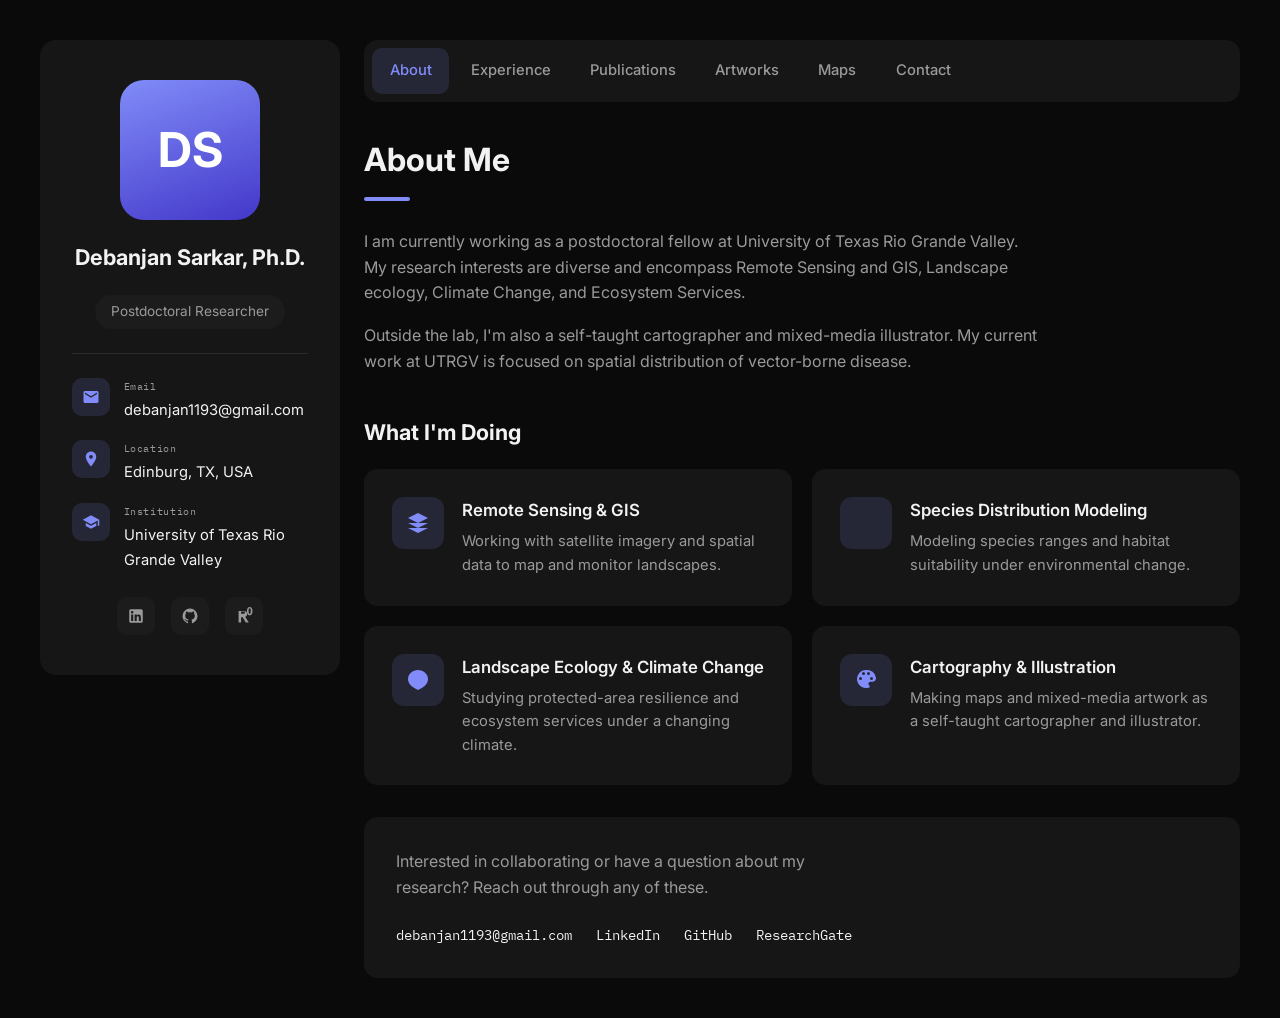
==== index.html @ 486d923b "Updated_layout" ====
<!DOCTYPE html>
<html lang="en">
<head>
<meta charset="UTF-8">
<meta name="viewport" content="width=device-width, initial-scale=1.0">
<title>Debanjan Sarkar, Ph.D. — Personal Portfolio</title>
<link rel="preconnect" href="https://fonts.googleapis.com">
<link rel="preconnect" href="https://fonts.gstatic.com" crossorigin>
<link href="https://fonts.googleapis.com/css2?family=Inter:wght@400;500;600;700&family=IBM+Plex+Mono:wght@400;500&display=swap" rel="stylesheet">
<style>
  :root {
    --bg: #0a0a0a;
    --card: #161616;
    --card-alt: #1c1c1c;
    --text: #f2f2f2;
    --muted: #9a9a9a;
    --accent: #818cf8;
    --accent-dim: rgba(129, 140, 248, 0.14);
    --line: #2a2a2a;
    --font-sans: 'Inter', sans-serif;
    --font-mono: 'IBM Plex Mono', monospace;
  }

  * { box-sizing: border-box; margin: 0; padding: 0; }

  body {
    background: var(--bg);
    color: var(--text);
    font-family: var(--font-sans);
    line-height: 1.6;
    min-height: 100vh;
    padding: 2.5rem;
  }

  a { color: inherit; text-decoration: none; }

  .page {
    max-width: 1200px;
    margin: 0 auto;
    display: grid;
    grid-template-columns: 300px 1fr;
    gap: 1.5rem;
    align-items: start;
  }

  /* ---------- sidebar ---------- */
  .sidebar {
    background: var(--card);
    border-radius: 16px;
    padding: 2.5rem 2rem;
    display: flex;
    flex-direction: column;
    align-items: center;
    text-align: center;
    gap: 1.25rem;
  }

  .avatar {
    width: 140px;
    height: 140px;
    border-radius: 24px;
    background: linear-gradient(160deg, var(--accent), #4338ca);
    display: flex;
    align-items: center;
    justify-content: center;
    font-size: 3rem;
    font-weight: 700;
    color: #fff;
  }

  .sidebar h1 {
    font-size: 1.35rem;
    font-weight: 700;
  }

  .badge {
    font-size: 0.85rem;
    color: var(--muted);
    background: var(--card-alt);
    border-radius: 999px;
    padding: 0.4rem 1rem;
  }

  .sidebar hr {
    width: 100%;
    border: none;
    border-top: 1px solid var(--line);
    margin: 0.25rem 0;
  }

  .contact-list {
    list-style: none;
    width: 100%;
    display: flex;
    flex-direction: column;
    gap: 1.1rem;
    text-align: left;
  }

  .contact-list li {
    display: flex;
    align-items: flex-start;
    gap: 0.85rem;
  }

  .contact-list .icon {
    flex: none;
    width: 38px;
    height: 38px;
    border-radius: 10px;
    background: var(--accent-dim);
    display: flex;
    align-items: center;
    justify-content: center;
  }

  .contact-list .icon svg {
    width: 18px;
    height: 18px;
    fill: var(--accent);
  }

  .contact-list label {
    display: block;
    font-family: var(--font-mono);
    font-size: 0.65rem;
    letter-spacing: 0.06em;
    color: var(--muted);
    margin-bottom: 0.15rem;
  }

  .contact-list a,
  .contact-list span {
    font-size: 0.92rem;
    word-break: break-word;
  }

  .contact-list a:hover { color: var(--accent); }

  .socials {
    display: flex;
    gap: 1rem;
    margin-top: 0.25rem;
  }

  .socials a {
    width: 38px;
    height: 38px;
    border-radius: 10px;
    background: var(--card-alt);
    display: flex;
    align-items: center;
    justify-content: center;
    color: var(--muted);
    transition: color 0.2s ease, background 0.2s ease;
  }

  .socials a:hover {
    color: var(--accent);
    background: var(--accent-dim);
  }

  .socials svg { width: 18px; height: 18px; fill: currentColor; }

  /* ---------- content ---------- */
  .content { display: flex; flex-direction: column; gap: 2rem; }

  .tabs {
    background: var(--card);
    border-radius: 14px;
    padding: 0.5rem;
    display: flex;
    gap: 0.25rem;
    flex-wrap: wrap;
  }

  .tabs a {
    font-size: 0.92rem;
    font-weight: 500;
    color: var(--muted);
    padding: 0.7rem 1.1rem;
    border-radius: 10px;
    transition: color 0.2s ease, background 0.2s ease;
  }

  .tabs a:hover { color: var(--text); }

  .tabs a.active {
    color: var(--accent);
    background: var(--accent-dim);
  }

  section { scroll-margin-top: 2rem; }

  .section-title {
    font-size: 2rem;
    font-weight: 700;
    margin-bottom: 0.75rem;
  }

  .title-underline {
    width: 46px;
    height: 4px;
    background: var(--accent);
    border-radius: 2px;
    margin-bottom: 1.75rem;
  }

  .about p {
    color: var(--muted);
    font-size: 1rem;
    max-width: 68ch;
    margin-bottom: 1.1rem;
  }

  .about p:last-child { margin-bottom: 0; }

  .subhead {
    font-size: 1.35rem;
    font-weight: 700;
    margin: 2.5rem 0 1.25rem;
  }

  .work-grid {
    display: grid;
    grid-template-columns: 1fr 1fr;
    gap: 1.25rem;
  }

  .work-card {
    background: var(--card);
    border-radius: 14px;
    padding: 1.75rem;
    display: flex;
    gap: 1.1rem;
  }

  .work-card .icon {
    flex: none;
    width: 52px;
    height: 52px;
    border-radius: 12px;
    background: var(--accent-dim);
    display: flex;
    align-items: center;
    justify-content: center;
  }

  .work-card .icon svg { width: 24px; height: 24px; fill: var(--accent); }

  .work-card h3 { font-size: 1.05rem; font-weight: 600; margin-bottom: 0.4rem; }
  .work-card p { color: var(--muted); font-size: 0.92rem; }

  .contact-section {
    background: var(--card);
    border-radius: 14px;
    padding: 2rem;
    display: flex;
    flex-wrap: wrap;
    gap: 1.5rem 2.5rem;
    align-items: center;
    justify-content: space-between;
  }

  .contact-section p { color: var(--muted); max-width: 42ch; }

  .contact-section .links {
    display: flex;
    gap: 1.5rem;
    flex-wrap: wrap;
    font-family: var(--font-mono);
    font-size: 0.85rem;
  }

  .contact-section .links a:hover { color: var(--accent); }

  /* ---------- focus states ---------- */
  a:focus-visible {
    outline: 2px solid var(--accent);
    outline-offset: 3px;
    border-radius: 4px;
  }

  /* ---------- responsive ---------- */
  @media (max-width: 860px) {
    body { padding: 1.25rem; }
    .page { grid-template-columns: 1fr; }
    .work-grid { grid-template-columns: 1fr; }
    .contact-section { flex-direction: column; align-items: flex-start; }
  }
</style>
</head>
<body>

<div class="page">

  <aside class="sidebar">
    <div class="avatar">DS</div>
    <h1>Debanjan Sarkar, Ph.D.</h1>
    <span class="badge">Postdoctoral Researcher</span>

    <hr>

    <ul class="contact-list">
      <li>
        <span class="icon">
          <svg viewBox="0 0 24 24"><path d="M20 4H4c-1.1 0-1.99.9-1.99 2L2 18c0 1.1.9 2 2 2h16c1.1 0 2-.9 2-2V6c0-1.1-.9-2-2-2zm0 4l-8 5-8-5V6l8 5 8-5v2z"/></svg>
        </span>
        <div>
          <label>Email</label>
          <a href="mailto:debanjan1193@gmail.com">debanjan1193@gmail.com</a>
        </div>
      </li>
      <li>
        <span class="icon">
          <svg viewBox="0 0 24 24"><path d="M12 2C8.13 2 5 5.13 5 9c0 5.25 7 13 7 13s7-7.75 7-13c0-3.87-3.13-7-7-7zm0 9.5A2.5 2.5 0 1 1 12 6.5a2.5 2.5 0 0 1 0 5z"/></svg>
        </span>
        <div>
          <label>Location</label>
          <span>Edinburg, TX, USA</span>
        </div>
      </li>
      <li>
        <span class="icon">
          <svg viewBox="0 0 24 24"><path d="M12 3 1 9l11 6 9-4.91V17h2V9L12 3zM5 13.18v4L12 21l7-3.82v-4L12 17l-7-3.82z"/></svg>
        </span>
        <div>
          <label>Institution</label>
          <span>University of Texas Rio Grande Valley</span>
        </div>
      </li>
    </ul>

    <div class="socials">
      <a href="https://linkedin.com/in/deb1193" target="_blank" rel="noopener" title="LinkedIn" aria-label="LinkedIn">
        <svg viewBox="0 0 24 24"><path d="M19 3a2 2 0 0 1 2 2v14a2 2 0 0 1-2 2H5a2 2 0 0 1-2-2V5a2 2 0 0 1 2-2h14m-.5 15.5v-5.3a3.26 3.26 0 0 0-3.26-3.26c-.85 0-1.84.52-2.28 1.3v-1.11h-2.79v8.37h2.79v-4.93c0-.77.62-1.4 1.39-1.4a1.4 1.4 0 0 1 1.4 1.4v4.93h2.75M6.88 8.56a1.68 1.68 0 0 0 1.68-1.68c0-.93-.75-1.69-1.68-1.69a1.69 1.69 0 0 0-1.69 1.69c0 .93.76 1.68 1.69 1.68m1.39 9.94v-8.37H5.5v8.37h2.77z"/></svg>
      </a>
      <a href="https://github.com/debanjan1193" target="_blank" rel="noopener" title="GitHub" aria-label="GitHub">
        <svg viewBox="0 0 24 24"><path d="M12 2A10 10 0 0 0 2 12c0 4.42 2.87 8.17 6.84 9.5.5.08.66-.23.66-.5v-1.69c-2.77.6-3.36-1.34-3.36-1.34-.46-1.16-1.11-1.47-1.11-1.47-.91-.62.07-.6.07-.6 1 .07 1.53 1.03 1.53 1.03.87 1.52 2.34 1.07 2.91.83.1-.65.35-1.09.63-1.34-2.22-.25-4.55-1.11-4.55-4.92 0-1.11.38-2 1.03-2.71-.1-.25-.45-1.29.1-2.64 0 0 .84-.27 2.75 1.02.79-.22 1.65-.33 2.5-.33.85 0 1.71.11 2.5.33 1.91-1.29 2.75-1.02 2.75-1.02.55 1.35.2 2.39.1 2.64.65.71 1.03 1.6 1.03 2.71 0 3.82-2.34 4.66-4.57 4.91.36.31.69.92.69 1.85V21c0 .27.16.59.67.5C19.14 20.16 22 16.42 22 12A10 10 0 0 0 12 2z"/></svg>
      </a>
      <a href="https://www.researchgate.net/profile/Debanjan-Sarkar" target="_blank" rel="noopener" title="ResearchGate" aria-label="ResearchGate">
        <svg viewBox="0 0 24 24"><path d="M19.586 0c-.818 0-1.508.232-2.052.697-.543.465-.95 1.112-1.22 1.942-.27.83-.406 1.795-.406 2.894 0 1.1.136 2.065.407 2.895.27.83.677 1.477 1.22 1.942.544.465 1.234.697 2.052.697.818 0 1.508-.232 2.051-.697.544-.465.951-1.112 1.221-1.942.27-.83.406-1.795.406-2.895 0-1.1-.136-2.065-.406-2.894-.27-.83-.677-1.477-1.22-1.942-.544-.465-1.234-.697-2.052-.697zm0 1.823c.376 0 .666.136.87.407.205.271.35.666.435 1.183.085.518.128 1.183.128 1.996 0 .813-.043 1.478-.128 1.996-.085.517-.23.912-.435 1.183-.204.271-.494.407-.87.407-.376 0-.666-.136-.87-.407-.205-.271-.35-.666-.435-1.183-.085-.518-.128-1.183-.128-1.996 0-.813.043-1.478.128-1.996.085-.517.23-.912.435-1.183.204-.271.494-.407.87-.407zm-14.8 1.577v17.203h3.33v-6.915h2.158l4.086 6.915h3.94l-4.708-7.53c1.55-.584 2.613-1.968 2.613-3.876 0-2.39-1.572-3.876-4.512-3.876h-6.907zm3.33 2.627h3.195c1.173 0 1.942.53 1.942 1.517 0 .987-.769 1.518-1.942 1.518h-3.195v-3.035z"/></svg>
      </a>
    </div>
  </aside>

  <main class="content">
    <nav class="tabs">
      <a href="#about" class="active">About</a>
      <a href="education.html">Experience</a>
      <a href="publications.html">Publications</a>
      <a href="arts.html">Artworks</a>
      <a href="construction.html">Maps</a>
      <a href="#contact">Contact</a>
    </nav>

    <section id="about" class="about">
      <h2 class="section-title">About Me</h2>
      <div class="title-underline"></div>

      <p>I am currently working as a postdoctoral fellow at University of Texas Rio Grande Valley. My research interests are diverse and encompass Remote Sensing and GIS, Landscape ecology, Climate Change, and Ecosystem Services.</p>
      <p>Outside the lab, I'm also a self-taught cartographer and mixed-media illustrator. My current work at UTRGV is focused on spatial distribution of vector-borne disease.</p>

      <h3 class="subhead">What I'm Doing</h3>
      <div class="work-grid">
        <div class="work-card">
          <span class="icon">
            <svg viewBox="0 0 24 24"><path d="M12 2 2 7l10 5 10-5-10-5zM2 17l10 5 10-5M2 12l10 5 10-5"/></svg>
          </span>
          <div>
            <h3>Remote Sensing &amp; GIS</h3>
            <p>Working with satellite imagery and spatial data to map and monitor landscapes.</p>
          </div>
        </div>
        <div class="work-card">
          <span class="icon">
            <svg viewBox="0 0 24 24"><path d="M4 20V10m6 10V4m6 16v-7m6 7V8"/></svg>
          </span>
          <div>
            <h3>Species Distribution Modeling</h3>
            <p>Modeling species ranges and habitat suitability under environmental change.</p>
          </div>
        </div>
        <div class="work-card">
          <span class="icon">
            <svg viewBox="0 0 24 24"><path d="M12 2C6.5 2 2 6 2 11c0 4 3 8 10 11 7-3 10-7 10-11 0-5-4.5-9-10-9z"/></svg>
          </span>
          <div>
            <h3>Landscape Ecology &amp; Climate Change</h3>
            <p>Studying protected-area resilience and ecosystem services under a changing climate.</p>
          </div>
        </div>
        <div class="work-card">
          <span class="icon">
            <svg viewBox="0 0 24 24"><path d="M12 2a9 9 0 1 0 3 17.5c1-.3 1.2-1.6.3-2.1a2 2 0 0 1 1-3.7h1.7A4 4 0 0 0 22 9.7 9 9 0 0 0 12 2zM6.5 12a1.5 1.5 0 1 1 0-3 1.5 1.5 0 0 1 0 3zm3-5a1.5 1.5 0 1 1 0-3 1.5 1.5 0 0 1 0 3zm5 0a1.5 1.5 0 1 1 0-3 1.5 1.5 0 0 1 0 3zm3 5a1.5 1.5 0 1 1 0-3 1.5 1.5 0 0 1 0 3z"/></svg>
          </span>
          <div>
            <h3>Cartography &amp; Illustration</h3>
            <p>Making maps and mixed-media artwork as a self-taught cartographer and illustrator.</p>
          </div>
        </div>
      </div>
    </section>

    <section id="contact" class="contact-section">
      <p>Interested in collaborating or have a question about my research? Reach out through any of these.</p>
      <div class="links">
        <a href="mailto:debanjan1193@gmail.com">debanjan1193@gmail.com</a>
        <a href="https://linkedin.com/in/deb1193" target="_blank" rel="noopener">LinkedIn</a>
        <a href="https://github.com/debanjan1193" target="_blank" rel="noopener">GitHub</a>
        <a href="https://www.researchgate.net/profile/Debanjan-Sarkar" target="_blank" rel="noopener">ResearchGate</a>
      </div>
    </section>
  </main>

</div>

</body>
</html>
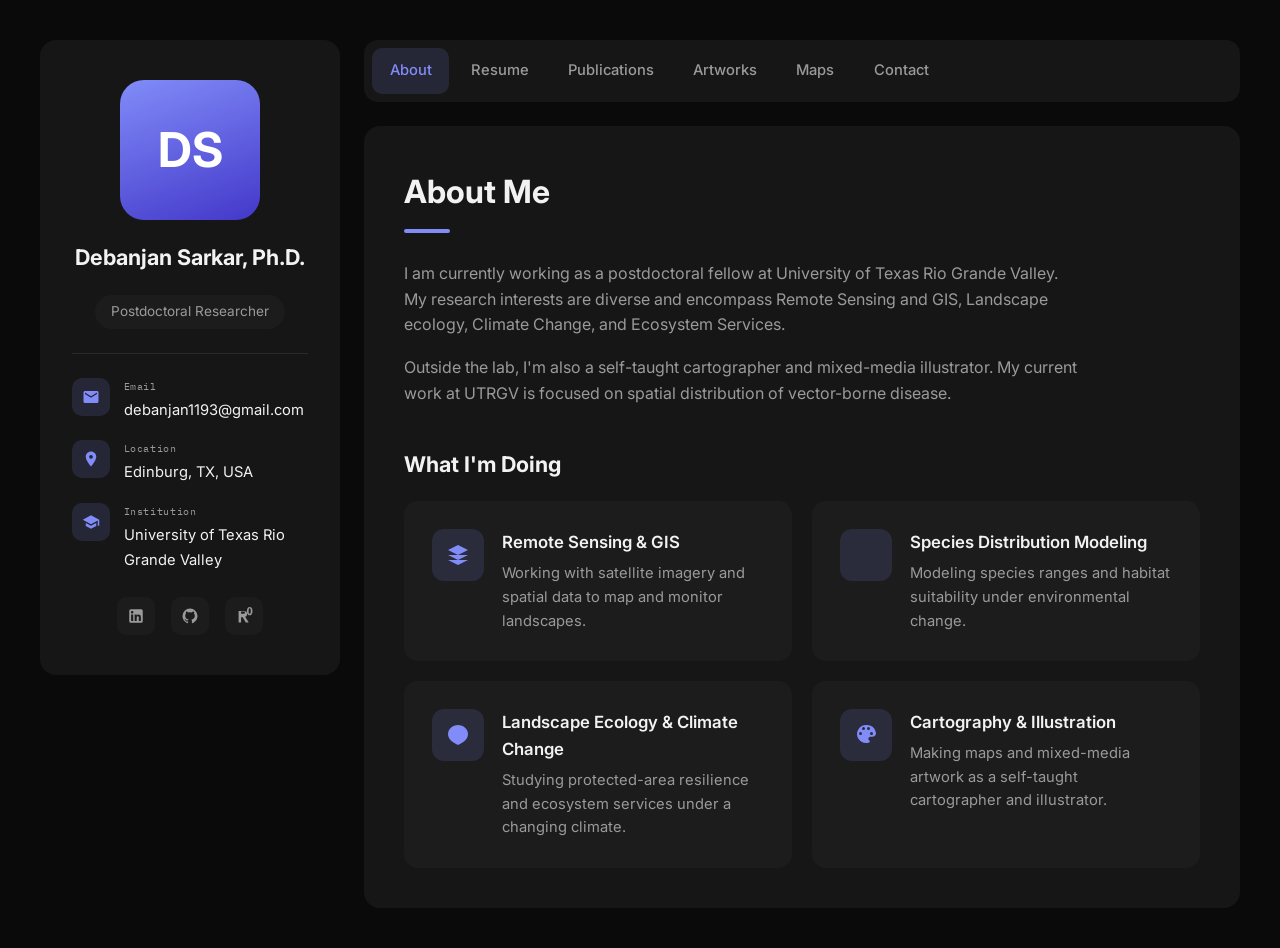
==== commit 5c4ce08b: "Updated_layout" ====
--- a/index.html
+++ b/index.html
@@ -33,6 +33,11 @@
   }
 
   a { color: inherit; text-decoration: none; }
+  a:focus-visible, button:focus-visible {
+    outline: 2px solid var(--accent);
+    outline-offset: 3px;
+    border-radius: 4px;
+  }
 
   .page {
     max-width: 1200px;
@@ -53,6 +58,8 @@
     align-items: center;
     text-align: center;
     gap: 1.25rem;
+    position: sticky;
+    top: 2.5rem;
   }
 
   .avatar {
@@ -68,10 +75,7 @@
     color: #fff;
   }
 
-  .sidebar h1 {
-    font-size: 1.35rem;
-    font-weight: 700;
-  }
+  .sidebar h1 { font-size: 1.35rem; font-weight: 700; }
 
   .badge {
     font-size: 0.85rem;
@@ -81,89 +85,33 @@
     padding: 0.4rem 1rem;
   }
 
-  .sidebar hr {
-    width: 100%;
-    border: none;
-    border-top: 1px solid var(--line);
-    margin: 0.25rem 0;
-  }
-
-  .contact-list {
-    list-style: none;
-    width: 100%;
-    display: flex;
-    flex-direction: column;
-    gap: 1.1rem;
-    text-align: left;
-  }
-
-  .contact-list li {
-    display: flex;
-    align-items: flex-start;
-    gap: 0.85rem;
-  }
-
+  .sidebar hr { width: 100%; border: none; border-top: 1px solid var(--line); margin: 0.25rem 0; }
+
+  .contact-list { list-style: none; width: 100%; display: flex; flex-direction: column; gap: 1.1rem; text-align: left; }
+  .contact-list li { display: flex; align-items: flex-start; gap: 0.85rem; }
   .contact-list .icon {
-    flex: none;
-    width: 38px;
-    height: 38px;
-    border-radius: 10px;
-    background: var(--accent-dim);
-    display: flex;
-    align-items: center;
-    justify-content: center;
-  }
-
-  .contact-list .icon svg {
-    width: 18px;
-    height: 18px;
-    fill: var(--accent);
-  }
-
+    flex: none; width: 38px; height: 38px; border-radius: 10px;
+    background: var(--accent-dim); display: flex; align-items: center; justify-content: center;
+  }
+  .contact-list .icon svg { width: 18px; height: 18px; fill: var(--accent); }
   .contact-list label {
-    display: block;
-    font-family: var(--font-mono);
-    font-size: 0.65rem;
-    letter-spacing: 0.06em;
-    color: var(--muted);
-    margin-bottom: 0.15rem;
-  }
-
-  .contact-list a,
-  .contact-list span {
-    font-size: 0.92rem;
-    word-break: break-word;
-  }
-
+    display: block; font-family: var(--font-mono); font-size: 0.65rem;
+    letter-spacing: 0.06em; color: var(--muted); margin-bottom: 0.15rem;
+  }
+  .contact-list a, .contact-list span { font-size: 0.92rem; word-break: break-word; }
   .contact-list a:hover { color: var(--accent); }
 
-  .socials {
-    display: flex;
-    gap: 1rem;
-    margin-top: 0.25rem;
-  }
-
+  .socials { display: flex; gap: 1rem; margin-top: 0.25rem; }
   .socials a {
-    width: 38px;
-    height: 38px;
-    border-radius: 10px;
-    background: var(--card-alt);
-    display: flex;
-    align-items: center;
-    justify-content: center;
-    color: var(--muted);
+    width: 38px; height: 38px; border-radius: 10px; background: var(--card-alt);
+    display: flex; align-items: center; justify-content: center; color: var(--muted);
     transition: color 0.2s ease, background 0.2s ease;
   }
-
-  .socials a:hover {
-    color: var(--accent);
-    background: var(--accent-dim);
-  }
-
+  .socials a:hover { color: var(--accent); background: var(--accent-dim); }
   .socials svg { width: 18px; height: 18px; fill: currentColor; }
 
-  /* ---------- content ---------- */
-  .content { display: flex; flex-direction: column; gap: 2rem; }
+  /* ---------- content / tabs ---------- */
+  .content { display: flex; flex-direction: column; gap: 1.5rem; }
 
   .tabs {
     background: var(--card);
@@ -172,121 +120,131 @@
     display: flex;
     gap: 0.25rem;
     flex-wrap: wrap;
-  }
-
-  .tabs a {
+    position: sticky;
+    top: 2.5rem;
+    z-index: 5;
+  }
+
+  .tabs button {
+    font: inherit;
     font-size: 0.92rem;
     font-weight: 500;
     color: var(--muted);
+    background: none;
+    border: none;
+    cursor: pointer;
     padding: 0.7rem 1.1rem;
     border-radius: 10px;
     transition: color 0.2s ease, background 0.2s ease;
   }
-
-  .tabs a:hover { color: var(--text); }
-
-  .tabs a.active {
-    color: var(--accent);
-    background: var(--accent-dim);
-  }
-
-  section { scroll-margin-top: 2rem; }
-
-  .section-title {
-    font-size: 2rem;
-    font-weight: 700;
-    margin-bottom: 0.75rem;
-  }
-
-  .title-underline {
-    width: 46px;
-    height: 4px;
-    background: var(--accent);
-    border-radius: 2px;
-    margin-bottom: 1.75rem;
-  }
-
-  .about p {
-    color: var(--muted);
-    font-size: 1rem;
-    max-width: 68ch;
-    margin-bottom: 1.1rem;
-  }
-
+  .tabs button:hover { color: var(--text); }
+  .tabs button.active { color: var(--accent); background: var(--accent-dim); }
+
+  .tab-panel {
+    background: var(--card);
+    border-radius: 16px;
+    padding: 2.5rem;
+    display: none;
+  }
+  .tab-panel.active { display: block; }
+
+  .section-title { font-size: 2rem; font-weight: 700; margin-bottom: 0.75rem; }
+  .title-underline { width: 46px; height: 4px; background: var(--accent); border-radius: 2px; margin-bottom: 1.75rem; }
+
+  /* About */
+  .about p { color: var(--muted); font-size: 1rem; max-width: 68ch; margin-bottom: 1.1rem; }
   .about p:last-child { margin-bottom: 0; }
-
-  .subhead {
-    font-size: 1.35rem;
-    font-weight: 700;
-    margin: 2.5rem 0 1.25rem;
-  }
-
-  .work-grid {
-    display: grid;
-    grid-template-columns: 1fr 1fr;
-    gap: 1.25rem;
-  }
-
-  .work-card {
-    background: var(--card);
-    border-radius: 14px;
-    padding: 1.75rem;
-    display: flex;
-    gap: 1.1rem;
-  }
-
+  .subhead { font-size: 1.35rem; font-weight: 700; margin: 2.5rem 0 1.25rem; }
+  .work-grid { display: grid; grid-template-columns: 1fr 1fr; gap: 1.25rem; }
+  .work-card { background: var(--card-alt); border-radius: 14px; padding: 1.75rem; display: flex; gap: 1.1rem; }
   .work-card .icon {
-    flex: none;
-    width: 52px;
-    height: 52px;
-    border-radius: 12px;
-    background: var(--accent-dim);
-    display: flex;
-    align-items: center;
-    justify-content: center;
-  }
-
+    flex: none; width: 52px; height: 52px; border-radius: 12px;
+    background: var(--accent-dim); display: flex; align-items: center; justify-content: center;
+  }
   .work-card .icon svg { width: 24px; height: 24px; fill: var(--accent); }
-
   .work-card h3 { font-size: 1.05rem; font-weight: 600; margin-bottom: 0.4rem; }
   .work-card p { color: var(--muted); font-size: 0.92rem; }
 
-  .contact-section {
-    background: var(--card);
-    border-radius: 14px;
-    padding: 2rem;
-    display: flex;
-    flex-wrap: wrap;
-    gap: 1.5rem 2.5rem;
-    align-items: center;
-    justify-content: space-between;
-  }
-
-  .contact-section p { color: var(--muted); max-width: 42ch; }
-
-  .contact-section .links {
-    display: flex;
-    gap: 1.5rem;
-    flex-wrap: wrap;
-    font-family: var(--font-mono);
-    font-size: 0.85rem;
-  }
-
-  .contact-section .links a:hover { color: var(--accent); }
-
-  /* ---------- focus states ---------- */
-  a:focus-visible {
-    outline: 2px solid var(--accent);
-    outline-offset: 3px;
-    border-radius: 4px;
-  }
-
-  /* ---------- responsive ---------- */
+  /* Resume */
+  .resume-section { display: flex; gap: 1.25rem; margin-bottom: 3rem; }
+  .resume-section:last-child { margin-bottom: 0; }
+  .resume-section .icon-col { flex: none; display: flex; flex-direction: column; align-items: center; }
+  .section-icon {
+    width: 46px; height: 46px; border-radius: 12px; background: var(--card-alt);
+    display: flex; align-items: center; justify-content: center;
+  }
+  .section-icon svg { width: 22px; height: 22px; fill: var(--accent); }
+  .resume-section h2 { font-size: 1.5rem; font-weight: 700; padding-top: 0.5rem; }
+  .resume-body { flex: 1; min-width: 0; }
+  .resume-header { display: flex; align-items: center; gap: 1.1rem; margin-bottom: 1.75rem; }
+
+  .timeline { list-style: none; position: relative; padding-left: 1.5rem; }
+  .timeline::before {
+    content: ''; position: absolute; left: 4px; top: 6px; bottom: 6px; width: 1px; background: var(--line);
+  }
+  .timeline li { position: relative; padding-bottom: 2rem; }
+  .timeline li:last-child { padding-bottom: 0; }
+  .timeline li::before {
+    content: ''; position: absolute; left: -1.5rem; top: 6px;
+    width: 9px; height: 9px; border-radius: 50%; background: var(--accent);
+  }
+  .timeline h3 { font-size: 1.05rem; font-weight: 700; margin-bottom: 0.3rem; }
+  .timeline .meta { font-family: var(--font-mono); font-size: 0.85rem; color: var(--accent); margin-bottom: 0.5rem; }
+  .timeline .meta .place { color: var(--muted); }
+  .timeline .meta .place::before { content: '\2014'; margin: 0 0.4rem; color: var(--line); }
+  .timeline p { color: var(--muted); font-size: 0.92rem; max-width: 60ch; }
+
+  /* Placeholder sections (Publications, Maps) */
+  .empty-state {
+    border: 1px dashed var(--line);
+    border-radius: 12px;
+    padding: 2.5rem;
+    text-align: center;
+    color: var(--muted);
+  }
+  .empty-state a { color: var(--accent); }
+  .empty-state a:hover { text-decoration: underline; }
+
+  /* Contact */
+  .contact-body p { color: var(--muted); max-width: 50ch; margin-bottom: 1.5rem; }
+  .contact-links { display: flex; gap: 1.5rem; flex-wrap: wrap; font-family: var(--font-mono); font-size: 0.9rem; }
+  .contact-links a:hover { color: var(--accent); }
+
+  /* Artwork carousel (colors unified to the site's indigo accent) */
+  .carousel-root { --items: 5; --gap: 0.75rem; --border-xl: 20px; --border-m: 8px; --border-s: 6px; }
+  .image-thumbnail-carousel { width: 100%; max-width: 720px; display: flex; flex-flow: column; gap: 1rem; position: relative; }
+  .image-thumbnail-carousel img { height: 100%; width: 100%; max-width: 100%; display: block; }
+  .image-display {
+    border-radius: var(--border-xl); overflow: hidden; min-height: 30vmin; aspect-ratio: 16/9;
+    box-shadow: 0 0.375em 0.67em rgba(0,0,0,0.3), 0 0.5em 1.3em rgba(0,0,0,0.22);
+  }
+  .screen {
+    block-size: 100%; display: flex; align-items: center; justify-content: center;
+    background-image: linear-gradient(12deg, #1c1c1c, #262a3d); position: relative; user-select: none;
+  }
+  .screen img { object-fit: contain; }
+  .thumbnail-carousel { display: flex; gap: var(--gap); block-size: 100%; }
+  .carousel__btn { flex: 1 0 max(2.75rem, 5.834%); background: transparent; border: 1px solid transparent; cursor: pointer; display: flex; align-items: center; }
+  .arrow-icon { margin-inline: auto; outline: none; border: 0; display: inline grid; width: max(80%, 1.5rem); height: max(80%, 1.5rem); fill: var(--muted); transition: fill 0.15s ease; }
+  .carousel__btn:hover .arrow-icon { fill: var(--accent); }
+  .carousel__btn:disabled { opacity: 0.25; pointer-events: none; }
+  .carousel__slider { user-select: none; flex-grow: 999; list-style: none; display: flex; gap: var(--gap); padding: 0.5rem; overflow-x: auto; scroll-snap-type: x mandatory; scrollbar-width: none; }
+  .carousel__slider::-webkit-scrollbar { display: none; }
+  .carousel__slide { cursor: pointer; border-radius: var(--border-m); overflow: hidden; scroll-snap-align: center; flex: 1 0 calc((100% / var(--items)) - 10px); }
+  .carousel__slide img { object-fit: cover; }
+  .active.carousel__slide { outline: 0.125em solid var(--accent); outline-offset: -0.37em; }
+
   @media (max-width: 860px) {
     body { padding: 1.25rem; }
     .page { grid-template-columns: 1fr; }
+    .sidebar, .tabs { position: static; }
     .work-grid { grid-template-columns: 1fr; }
-    .contact-section { flex-direction: column; align-items: flex-start; }
+    .resume-section { gap: 0.85rem; }
+    .tab-panel { padding: 1.75rem; }
+  }
+  @media (max-width: 680px) {
+    .carousel__slide { flex: none; aspect-ratio: 1; block-size: 0.625rem; border-radius: 50%; background: var(--muted); }
+    .thumbnail { display: none; }
   }
 </style>
 </head>
@@ -346,15 +304,16 @@
 
   <main class="content">
     <nav class="tabs">
-      <a href="#about" class="active">About</a>
-      <a href="education.html">Experience</a>
-      <a href="publications.html">Publications</a>
-      <a href="arts.html">Artworks</a>
-      <a href="construction.html">Maps</a>
-      <a href="#contact">Contact</a>
+      <button type="button" data-tab="about" class="active">About</button>
+      <button type="button" data-tab="resume">Resume</button>
+      <button type="button" data-tab="publications">Publications</button>
+      <button type="button" data-tab="artworks">Artworks</button>
+      <button type="button" data-tab="maps">Maps</button>
+      <button type="button" data-tab="contact">Contact</button>
     </nav>
 
-    <section id="about" class="about">
+    <!-- ABOUT -->
+    <section id="tab-about" class="tab-panel about active">
       <h2 class="section-title">About Me</h2>
       <div class="title-underline"></div>
 
@@ -364,36 +323,28 @@
       <h3 class="subhead">What I'm Doing</h3>
       <div class="work-grid">
         <div class="work-card">
-          <span class="icon">
-            <svg viewBox="0 0 24 24"><path d="M12 2 2 7l10 5 10-5-10-5zM2 17l10 5 10-5M2 12l10 5 10-5"/></svg>
-          </span>
+          <span class="icon"><svg viewBox="0 0 24 24"><path d="M12 2 2 7l10 5 10-5-10-5zM2 17l10 5 10-5M2 12l10 5 10-5"/></svg></span>
           <div>
             <h3>Remote Sensing &amp; GIS</h3>
             <p>Working with satellite imagery and spatial data to map and monitor landscapes.</p>
           </div>
         </div>
         <div class="work-card">
-          <span class="icon">
-            <svg viewBox="0 0 24 24"><path d="M4 20V10m6 10V4m6 16v-7m6 7V8"/></svg>
-          </span>
+          <span class="icon"><svg viewBox="0 0 24 24"><path d="M4 20V10m6 10V4m6 16v-7m6 7V8"/></svg></span>
           <div>
             <h3>Species Distribution Modeling</h3>
             <p>Modeling species ranges and habitat suitability under environmental change.</p>
           </div>
         </div>
         <div class="work-card">
-          <span class="icon">
-            <svg viewBox="0 0 24 24"><path d="M12 2C6.5 2 2 6 2 11c0 4 3 8 10 11 7-3 10-7 10-11 0-5-4.5-9-10-9z"/></svg>
-          </span>
+          <span class="icon"><svg viewBox="0 0 24 24"><path d="M12 2C6.5 2 2 6 2 11c0 4 3 8 10 11 7-3 10-7 10-11 0-5-4.5-9-10-9z"/></svg></span>
           <div>
             <h3>Landscape Ecology &amp; Climate Change</h3>
             <p>Studying protected-area resilience and ecosystem services under a changing climate.</p>
           </div>
         </div>
         <div class="work-card">
-          <span class="icon">
-            <svg viewBox="0 0 24 24"><path d="M12 2a9 9 0 1 0 3 17.5c1-.3 1.2-1.6.3-2.1a2 2 0 0 1 1-3.7h1.7A4 4 0 0 0 22 9.7 9 9 0 0 0 12 2zM6.5 12a1.5 1.5 0 1 1 0-3 1.5 1.5 0 0 1 0 3zm3-5a1.5 1.5 0 1 1 0-3 1.5 1.5 0 0 1 0 3zm5 0a1.5 1.5 0 1 1 0-3 1.5 1.5 0 0 1 0 3zm3 5a1.5 1.5 0 1 1 0-3 1.5 1.5 0 0 1 0 3z"/></svg>
-          </span>
+          <span class="icon"><svg viewBox="0 0 24 24"><path d="M12 2a9 9 0 1 0 3 17.5c1-.3 1.2-1.6.3-2.1a2 2 0 0 1 1-3.7h1.7A4 4 0 0 0 22 9.7 9 9 0 0 0 12 2zM6.5 12a1.5 1.5 0 1 1 0-3 1.5 1.5 0 0 1 0 3zm3-5a1.5 1.5 0 1 1 0-3 1.5 1.5 0 0 1 0 3zm5 0a1.5 1.5 0 1 1 0-3 1.5 1.5 0 0 1 0 3zm3 5a1.5 1.5 0 1 1 0-3 1.5 1.5 0 0 1 0 3z"/></svg></span>
           <div>
             <h3>Cartography &amp; Illustration</h3>
             <p>Making maps and mixed-media artwork as a self-taught cartographer and illustrator.</p>
@@ -402,9 +353,143 @@
       </div>
     </section>
 
-    <section id="contact" class="contact-section">
+    <!-- RESUME -->
+    <section id="tab-resume" class="tab-panel">
+      <h2 class="section-title">Resume</h2>
+      <div class="title-underline"></div>
+
+      <section class="resume-section">
+        <div class="icon-col">
+          <span class="section-icon"><svg viewBox="0 0 24 24"><path d="M12 4C9.5 2.5 6.5 2 4 2v16c2.5 0 5.5.5 8 2 2.5-1.5 5.5-2 8-2V2c-2.5 0-5.5.5-8 2z"/></svg></span>
+        </div>
+        <div class="resume-body">
+          <div class="resume-header"><h2>Education</h2></div>
+          <ul class="timeline">
+            <li>
+              <h3>PhD, Forestry (Environment Management)</h3>
+              <div class="meta">2018 — 2024<span class="place">Dehradun, India</span></div>
+              <p>Wildlife Institute of India · Registered from Forest Research Institute University. Thesis: "Resilience of Protected Areas of India to Climate Change: Current Status and Future Scenarios"</p>
+            </li>
+            <li>
+              <h3>M.Sc., Environment Management (Natural Resource Management)</h3>
+              <div class="meta">2014 — 2016<span class="place">Dehradun, India</span></div>
+              <p>Forest Research Institute</p>
+            </li>
+            <li>
+              <h3>B.Sc. (Hons.), Zoology</h3>
+              <div class="meta">2011 — 2014<span class="place">Calcutta, India</span></div>
+              <p>Maulana Azad College, Calcutta University</p>
+            </li>
+          </ul>
+        </div>
+      </section>
+
+      <section class="resume-section">
+        <div class="icon-col">
+          <span class="section-icon"><svg viewBox="0 0 24 24"><path d="M9 2a1 1 0 0 0-1 1v1H5a2 2 0 0 0-2 2v3h18V6a2 2 0 0 0-2-2h-3V3a1 1 0 0 0-1-1H9zm1 2h4v0h-4zM3 11v7a2 2 0 0 0 2 2h14a2 2 0 0 0 2-2v-7H3z"/></svg></span>
+        </div>
+        <div class="resume-body">
+          <div class="resume-header"><h2>Experience</h2></div>
+          <ul class="timeline">
+            <li>
+              <h3>Postdoctoral Fellow — University of Texas Rio Grande Valley</h3>
+              <div class="meta">Mar 2025 — Present<span class="place">Edinburg, TX</span></div>
+            </li>
+            <li>
+              <h3>Project Consultant, Environmental Planning — Arcadis</h3>
+              <div class="meta">Apr 2025 — Mar 2026<span class="place">GEC, India</span></div>
+            </li>
+            <li>
+              <h3>Consultant-Ecology, Environmental Planning — Arcadis</h3>
+              <div class="meta">Sep 2023 — Apr 2025<span class="place">GEC, India</span></div>
+            </li>
+            <li>
+              <h3>Senior Project Associate — Wildlife Institute of India</h3>
+              <div class="meta">Dec 2022 — Sep 2023<span class="place">Dehradun, India</span></div>
+              <p>Habitat monitoring component, Integrated Development of Wildlife Habitat (IDWH) Project</p>
+            </li>
+            <li>
+              <h3>Newton-Bhabha PhD Placement Fellow</h3>
+              <div class="meta">2022<span class="place">Norwich, UK</span></div>
+              <p>Tyndall Centre for Climate Change Research, University of East Anglia</p>
+            </li>
+            <li>
+              <h3>Senior Research Fellow — Wildlife Institute of India</h3>
+              <div class="meta">May 2020 — Nov 2022<span class="place">Dehradun, India</span></div>
+              <p>Indian Bioresource Information Network (IBIN) Project</p>
+            </li>
+            <li>
+              <h3>Junior Research Fellow — Wildlife Institute of India</h3>
+              <div class="meta">Jun 2018 — May 2020<span class="place">Dehradun, India</span></div>
+              <p>Indian Bioresource Information Network (IBIN) Project</p>
+            </li>
+            <li>
+              <h3>Technical Assistant — Wildlife Institute of India</h3>
+              <div class="meta">Jul 2017 — Jun 2018<span class="place">Dehradun, India</span></div>
+              <p>Biodiversity Conservation and Ganga Rejuvenation Project</p>
+            </li>
+            <li>
+              <h3>Project Intern — Wildlife Institute of India</h3>
+              <div class="meta">Sep 2016 — Jun 2017<span class="place">Dehradun, India</span></div>
+              <p>Biodiversity Conservation and Ganga Rejuvenation Project</p>
+            </li>
+          </ul>
+        </div>
+      </section>
+    </section>
+
+    <!-- PUBLICATIONS (placeholder — no content provided yet) -->
+    <section id="tab-publications" class="tab-panel">
+      <h2 class="section-title">Publications</h2>
+      <div class="title-underline"></div>
+      <div class="empty-state">
+        Publication list coming soon.<br>
+        In the meantime, see my <a href="https://www.researchgate.net/profile/Debanjan-Sarkar" target="_blank" rel="noopener">ResearchGate profile</a>.
+      </div>
+    </section>
+
+    <!-- ARTWORKS -->
+    <section id="tab-artworks" class="tab-panel">
+      <h2 class="section-title">My Artworks</h2>
+      <div class="title-underline"></div>
+
+      <div class="carousel-root">
+        <div class="image-thumbnail-carousel">
+          <section class="image-display">
+            <div class="screen"></div>
+          </section>
+          <section class="thumbnail-carousel">
+            <button type="button" class="carousel__btn prev" aria-label="Previous slide">
+              <svg width="16" height="16" fill="currentColor" class="arrow-icon" viewBox="0 0 16 16">
+                <path fill-rule="evenodd" d="M1 8a7 7 0 1 0 14 0A7 7 0 0 0 1 8m15 0A8 8 0 1 1 0 8a8 8 0 0 1 16 0m-4.5-.5a.5.5 0 0 1 0 1H5.707l2.147 2.146a.5.5 0 0 1-.708.708l-3-3a.5.5 0 0 1 0-.708l3-3a.5.5 0 1 1 .708.708L5.707 7.5z" />
+              </svg>
+            </button>
+            <ul class="carousel__slider" id="carouselSlider"></ul>
+            <button type="button" class="carousel__btn next" aria-label="Next slide">
+              <svg width="16" height="16" fill="currentColor" class="arrow-icon" viewBox="0 0 16 16">
+                <path fill-rule="evenodd" d="M1 8a7 7 0 1 0 14 0A7 7 0 0 0 1 8m15 0A8 8 0 1 1 0 8a8 8 0 0 1 16 0M4.5 7.5a.5.5 0 0 0 0 1h5.793l-2.147 2.146a.5.5 0 0 0 .708.708l3-3a.5.5 0 0 0 0-.708l-3-3a.5.5 0 1 0-.708.708L10.293 7.5z" />
+              </svg>
+            </button>
+          </section>
+        </div>
+      </div>
+    </section>
+
+    <!-- MAPS (placeholder — no content provided yet) -->
+    <section id="tab-maps" class="tab-panel">
+      <h2 class="section-title">My Maps</h2>
+      <div class="title-underline"></div>
+      <div class="empty-state">
+        Map and cartography work coming soon.
+      </div>
+    </section>
+
+    <!-- CONTACT -->
+    <section id="tab-contact" class="tab-panel contact-body">
+      <h2 class="section-title">Contact</h2>
+      <div class="title-underline"></div>
       <p>Interested in collaborating or have a question about my research? Reach out through any of these.</p>
-      <div class="links">
+      <div class="contact-links">
         <a href="mailto:debanjan1193@gmail.com">debanjan1193@gmail.com</a>
         <a href="https://linkedin.com/in/deb1193" target="_blank" rel="noopener">LinkedIn</a>
         <a href="https://github.com/debanjan1193" target="_blank" rel="noopener">GitHub</a>
@@ -415,5 +500,162 @@
 
 </div>
 
+<script>
+  // ---------- Tab switching (single-page, no navigation) ----------
+  const tabButtons = document.querySelectorAll('.tabs button[data-tab]');
+  const tabPanels = document.querySelectorAll('.tab-panel');
+
+  function activateTab(tabName, updateHash = true) {
+    let matched = false;
+    tabButtons.forEach(btn => {
+      const isMatch = btn.dataset.tab === tabName;
+      btn.classList.toggle('active', isMatch);
+      if (isMatch) matched = true;
+    });
+    if (!matched) return; // unknown hash, ignore
+
+    tabPanels.forEach(panel => {
+      panel.classList.toggle('active', panel.id === `tab-${tabName}`);
+    });
+
+    if (updateHash) {
+      history.replaceState(null, '', `#${tabName}`);
+    }
+
+    // The artwork carousel computes scroll position from clientWidth, which
+    // is 0 while its panel is display:none. Re-center once it becomes visible.
+    if (tabName === 'artworks' && window.ArtworkCarousel) {
+      requestAnimationFrame(() => window.ArtworkCarousel.refreshScroll());
+    }
+  }
+
+  tabButtons.forEach(btn => {
+    btn.addEventListener('click', () => activateTab(btn.dataset.tab));
+  });
+
+  // Open directly to a tab via URL hash (e.g. yoursite.com/#resume)
+  const initialTab = (location.hash || '#about').slice(1);
+  activateTab(initialTab, false);
+
+  // ---------- Artwork carousel (reads from artworks.json) ----------
+  window.ArtworkCarousel = (() => {
+    const getActiveSlide = () => document.querySelector('.carousel__slide.active');
+    const getFirstSlide = () => document.querySelector('.carousel__slider').firstElementChild;
+    const getLastSlide = () => document.querySelector('.carousel__slider').lastElementChild;
+    const getSiblingSlide = (slide, direction) =>
+      direction === 'prev' ? slide.previousElementSibling : slide.nextElementSibling;
+
+    const updateScreen = (activeSlide) => {
+      const screen = document.querySelector('.image-display .screen');
+      const img = activeSlide.querySelector('img').cloneNode(true);
+      screen.innerHTML = '';
+      screen.appendChild(img);
+    };
+
+    const scrollToActiveSlide = (activeSlide) => {
+      const slider = document.querySelector('.carousel__slider');
+      const { offsetLeft, offsetWidth } = activeSlide;
+      const { clientWidth } = slider;
+      slider.scrollTo({ left: offsetLeft - clientWidth / 2 + offsetWidth / 2, behavior: 'smooth' });
+    };
+
+    const updateActiveSlideClass = (activeSlide) => {
+      document.querySelectorAll('.carousel__slide.active').forEach(s => s.classList.remove('active'));
+      activeSlide.classList.add('active');
+    };
+
+    const updateButtonStates = (activeSlide) => {
+      document.querySelector('.carousel__btn.prev').disabled = !getSiblingSlide(activeSlide, 'prev');
+      document.querySelector('.carousel__btn.next').disabled = !getSiblingSlide(activeSlide, 'next');
+    };
+
+    const updateCarousel = (activeSlide) => {
+      updateActiveSlideClass(activeSlide);
+      updateScreen(activeSlide);
+      scrollToActiveSlide(activeSlide);
+      updateButtonStates(activeSlide);
+    };
+
+    const handleKeydown = (e) => {
+      if (!e.target.closest('.carousel__slider')) return;
+      const activeSlide = getActiveSlide();
+      const actions = {
+        Home: getFirstSlide,
+        End: getLastSlide,
+        ArrowLeft: () => getSiblingSlide(activeSlide, 'prev'),
+        ArrowRight: () => getSiblingSlide(activeSlide, 'next')
+      };
+      const newActiveSlide = actions[e.key]?.() || null;
+      if (newActiveSlide) { e.preventDefault(); updateCarousel(newActiveSlide); }
+    };
+
+    const handleButtonClick = (e) => {
+      const activeSlide = getActiveSlide();
+      const newActiveSlide = getSiblingSlide(activeSlide, e.currentTarget.classList.contains('prev') ? 'prev' : 'next');
+      if (newActiveSlide) updateCarousel(newActiveSlide);
+    };
+
+    const handleCarouselClick = (e) => {
+      const clickedSlide = e.target.closest('.carousel__slide');
+      if (clickedSlide) updateCarousel(clickedSlide);
+    };
+
+    const buildSlides = (artworks) => {
+      const slider = document.getElementById('carouselSlider');
+      slider.innerHTML = '';
+      artworks.forEach((entry) => {
+        const file = typeof entry === 'string' ? entry : entry.file;
+        const alt = typeof entry === 'string' ? 'Artwork' : (entry.alt || 'Artwork');
+        const li = document.createElement('li');
+        li.className = 'carousel__slide';
+        const thumb = document.createElement('div');
+        thumb.className = 'thumbnail';
+        const img = document.createElement('img');
+        img.loading = 'lazy';
+        img.src = file;
+        img.alt = alt;
+        thumb.appendChild(img);
+        li.appendChild(thumb);
+        slider.appendChild(li);
+      });
+    };
+
+    const init = () => {
+      const prevButton = document.querySelector('.carousel__btn.prev');
+      const nextButton = document.querySelector('.carousel__btn.next');
+      const slider = document.querySelector('.carousel__slider');
+      updateCarousel(getFirstSlide());
+      document.addEventListener('keydown', handleKeydown);
+      prevButton.addEventListener('click', handleButtonClick);
+      nextButton.addEventListener('click', handleButtonClick);
+      slider.addEventListener('click', handleCarouselClick);
+    };
+
+    const loadAndInit = async () => {
+      let artworks = ['1.png']; // fallback if artworks.json is missing/invalid
+      try {
+        const response = await fetch('artworks.json');
+        if (response.ok) {
+          const data = await response.json();
+          if (Array.isArray(data) && data.length > 0) artworks = data;
+        }
+      } catch (err) {
+        // Fail silently, keep the fallback above
+      }
+      buildSlides(artworks);
+      init();
+    };
+
+    loadAndInit();
+
+    return {
+      refreshScroll: () => {
+        const activeSlide = getActiveSlide();
+        if (activeSlide) scrollToActiveSlide(activeSlide);
+      }
+    };
+  })();
+</script>
+
 </body>
 </html>
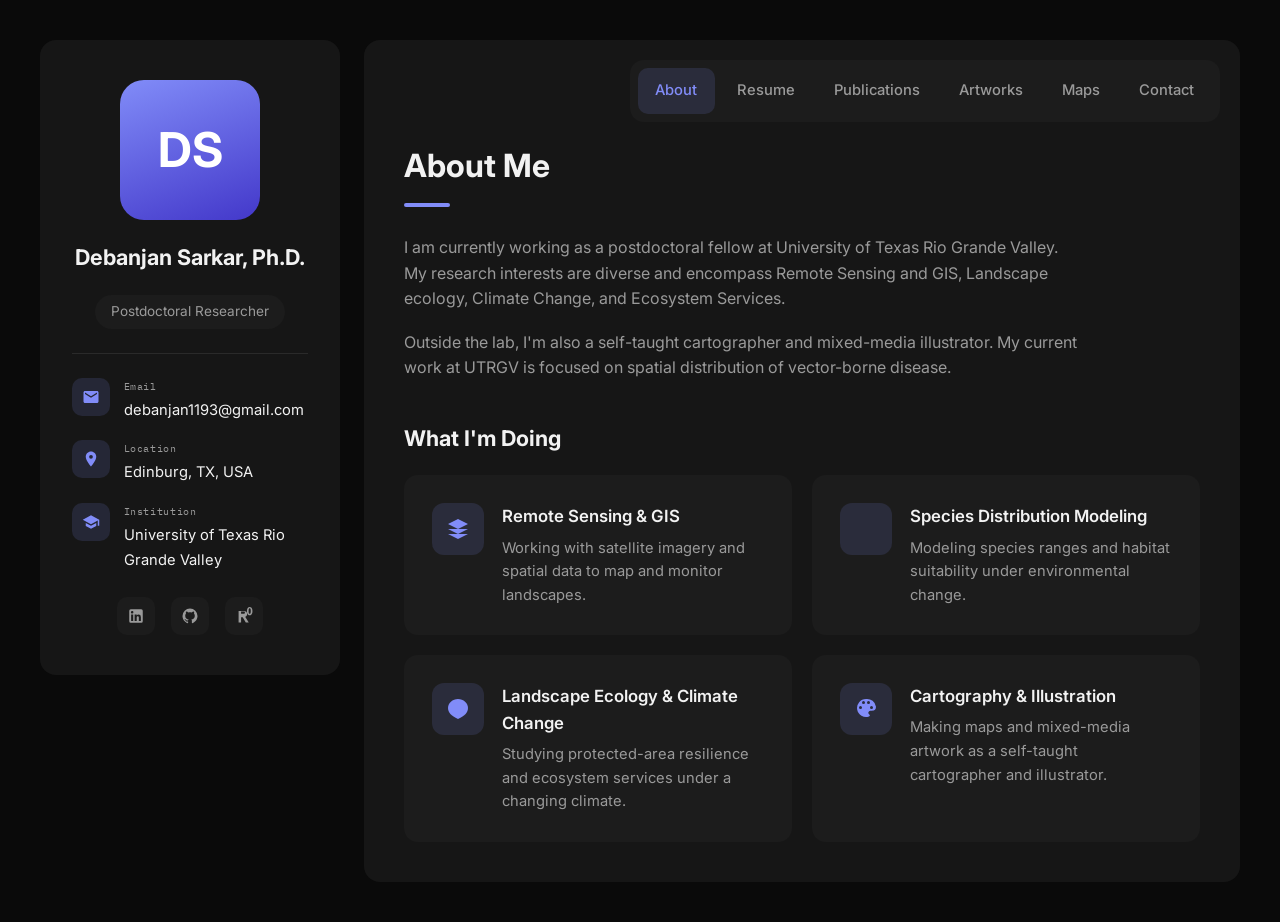
==== commit deb17852: "Update index.html" ====
--- a/index.html
+++ b/index.html
@@ -23,6 +23,29 @@
 
   * { box-sizing: border-box; margin: 0; padding: 0; }
 
+  /* Custom dark scrollbar (Firefox) */
+  html {
+    scrollbar-width: thin;
+    scrollbar-color: var(--card-alt) var(--bg);
+  }
+
+  /* Custom dark scrollbar (WebKit: Chrome, Safari, Edge) */
+  ::-webkit-scrollbar {
+    width: 10px;
+    height: 10px;
+  }
+  ::-webkit-scrollbar-track {
+    background: var(--bg);
+  }
+  ::-webkit-scrollbar-thumb {
+    background: var(--card-alt);
+    border-radius: 999px;
+    border: 2px solid var(--bg);
+  }
+  ::-webkit-scrollbar-thumb:hover {
+    background: var(--accent);
+  }
+
   body {
     background: var(--bg);
     color: var(--text);
@@ -113,16 +136,24 @@
   /* ---------- content / tabs ---------- */
   .content { display: flex; flex-direction: column; gap: 1.5rem; }
 
+  .content-card {
+    position: relative;
+    background: var(--card);
+    border-radius: 16px;
+    padding: 2.5rem;
+  }
+
   .tabs {
-    background: var(--card);
+    position: absolute;
+    top: 1.25rem;
+    right: 1.25rem;
+    background: var(--card-alt);
     border-radius: 14px;
     padding: 0.5rem;
     display: flex;
     gap: 0.25rem;
     flex-wrap: wrap;
-    position: sticky;
-    top: 2.5rem;
-    z-index: 5;
+    z-index: 2;
   }
 
   .tabs button {
@@ -140,13 +171,12 @@
   .tabs button:hover { color: var(--text); }
   .tabs button.active { color: var(--accent); background: var(--accent-dim); }
 
-  .tab-panel {
-    background: var(--card);
-    border-radius: 16px;
-    padding: 2.5rem;
+  /* Leaves room below the inset nav so headings never sit under it */
+  .content-card > .tab-panel {
     display: none;
-  }
-  .tab-panel.active { display: block; }
+    padding-top: 3.75rem;
+  }
+  .content-card > .tab-panel.active { display: block; }
 
   .section-title { font-size: 2rem; font-weight: 700; margin-bottom: 0.75rem; }
   .title-underline { width: 46px; height: 4px; background: var(--accent); border-radius: 2px; margin-bottom: 1.75rem; }
@@ -194,7 +224,7 @@
   .timeline .meta .place::before { content: '\2014'; margin: 0 0.4rem; color: var(--line); }
   .timeline p { color: var(--muted); font-size: 0.92rem; max-width: 60ch; }
 
-  /* Placeholder sections (Publications, Maps) */
+  /* Placeholder sections (Maps) */
   .empty-state {
     border: 1px dashed var(--line);
     border-radius: 12px;
@@ -204,6 +234,41 @@
   }
   .empty-state a { color: var(--accent); }
   .empty-state a:hover { text-decoration: underline; }
+
+  /* Publications */
+  .pub-list {
+    list-style: none;
+    counter-reset: pub;
+    display: flex;
+    flex-direction: column;
+    gap: 1.5rem;
+  }
+  .pub-list li {
+    counter-increment: pub;
+    display: grid;
+    grid-template-columns: 2rem 1fr;
+    gap: 1rem;
+    padding-bottom: 1.5rem;
+    border-bottom: 1px solid var(--line);
+  }
+  .pub-list li:last-child { border-bottom: none; padding-bottom: 0; }
+  .pub-list li::before {
+    content: counter(pub);
+    font-family: var(--font-mono);
+    font-size: 0.85rem;
+    color: var(--muted);
+    padding-top: 0.15rem;
+  }
+  .pub-details { min-width: 0; }
+  .pub-authors { color: var(--text); font-size: 0.95rem; margin-bottom: 0.3rem; }
+  .pub-authors .me { font-weight: 700; color: var(--accent); }
+  .pub-title { font-size: 1rem; margin-bottom: 0.35rem; }
+  .pub-title em { font-style: italic; }
+  .pub-venue { color: var(--muted); font-size: 0.9rem; font-style: italic; margin-bottom: 0.35rem; }
+  .pub-link { font-family: var(--font-mono); font-size: 0.82rem; }
+  .pub-link a:hover { color: var(--accent); text-decoration: underline; }
+  .pub-empty { grid-column: 1 / -1; color: var(--muted); }
+  .pub-empty a { color: var(--accent); }
 
   /* Contact */
   .contact-body p { color: var(--muted); max-width: 50ch; margin-bottom: 1.5rem; }
@@ -237,10 +302,16 @@
   @media (max-width: 860px) {
     body { padding: 1.25rem; }
     .page { grid-template-columns: 1fr; }
-    .sidebar, .tabs { position: static; }
+    .sidebar { position: static; }
+    .tabs {
+      position: static;
+      margin-bottom: 1.5rem;
+      width: 100%;
+    }
+    .content-card > .tab-panel { padding-top: 0; }
+    .content-card { padding: 1.75rem; }
     .work-grid { grid-template-columns: 1fr; }
     .resume-section { gap: 0.85rem; }
-    .tab-panel { padding: 1.75rem; }
   }
   @media (max-width: 680px) {
     .carousel__slide { flex: none; aspect-ratio: 1; block-size: 0.625rem; border-radius: 50%; background: var(--muted); }
@@ -303,6 +374,7 @@
   </aside>
 
   <main class="content">
+   <div class="content-card">
     <nav class="tabs">
       <button type="button" data-tab="about" class="active">About</button>
       <button type="button" data-tab="resume">Resume</button>
@@ -438,14 +510,11 @@
       </section>
     </section>
 
-    <!-- PUBLICATIONS (placeholder — no content provided yet) -->
+    <!-- PUBLICATIONS -->
     <section id="tab-publications" class="tab-panel">
       <h2 class="section-title">Publications</h2>
       <div class="title-underline"></div>
-      <div class="empty-state">
-        Publication list coming soon.<br>
-        In the meantime, see my <a href="https://www.researchgate.net/profile/Debanjan-Sarkar" target="_blank" rel="noopener">ResearchGate profile</a>.
-      </div>
+      <ol class="pub-list" id="pub-list"></ol>
     </section>
 
     <!-- ARTWORKS -->
@@ -496,6 +565,7 @@
         <a href="https://www.researchgate.net/profile/Debanjan-Sarkar" target="_blank" rel="noopener">ResearchGate</a>
       </div>
     </section>
+   </div>
   </main>
 
 </div>
@@ -655,6 +725,72 @@
       }
     };
   })();
+
+  // ---------- Publications (reads from publications.json) ----------
+  async function loadPublications() {
+    const list = document.getElementById('pub-list');
+    if (!list) return;
+    try {
+      const response = await fetch('publications.json');
+      if (!response.ok) throw new Error('failed to fetch');
+      const pubs = await response.json();
+      if (!Array.isArray(pubs) || pubs.length === 0) throw new Error('empty');
+      renderPublications(pubs, list);
+    } catch (err) {
+      list.innerHTML = `<li class="pub-empty">Unable to load publications right now. See my <a href="https://www.researchgate.net/profile/Debanjan-Sarkar" target="_blank" rel="noopener">ResearchGate profile</a> instead.</li>`;
+    }
+  }
+
+  function renderPublications(pubs, list) {
+    list.innerHTML = '';
+    pubs.forEach((pub) => {
+      const li = document.createElement('li');
+
+      // Everything below goes in ONE wrapper div, so the <li> grid only ever
+      // has 2 items (the ::before number, and this wrapper) — matching its
+      // 2-column template. Without this, each child (authors/title/venue/
+      // link) becomes its own grid item and mis-places into the narrow
+      // number column, wrapping the title one word per line.
+      const details = document.createElement('div');
+      details.className = 'pub-details';
+
+      const authorsDiv = document.createElement('div');
+      authorsDiv.className = 'pub-authors';
+      const authorsHtml = pub.authors
+        .map(a => a === 'Sarkar, D.' ? `<span class="me">${a}</span>` : a)
+        .join(', ');
+      authorsDiv.innerHTML = `${authorsHtml} (${pub.year}).`;
+
+      const titleDiv = document.createElement('div');
+      titleDiv.className = 'pub-title';
+      titleDiv.innerHTML = pub.title;
+
+      const venueDiv = document.createElement('div');
+      venueDiv.className = 'pub-venue';
+      venueDiv.innerHTML = pub.venue;
+
+      details.appendChild(authorsDiv);
+      details.appendChild(titleDiv);
+      details.appendChild(venueDiv);
+
+      if (pub.link) {
+        const linkDiv = document.createElement('div');
+        linkDiv.className = 'pub-link';
+        const a = document.createElement('a');
+        a.href = pub.link.url;
+        a.target = '_blank';
+        a.rel = 'noopener';
+        a.textContent = pub.link.label;
+        linkDiv.appendChild(a);
+        details.appendChild(linkDiv);
+      }
+
+      li.appendChild(details);
+      list.appendChild(li);
+    });
+  }
+
+  loadPublications();
 </script>
 
 </body>
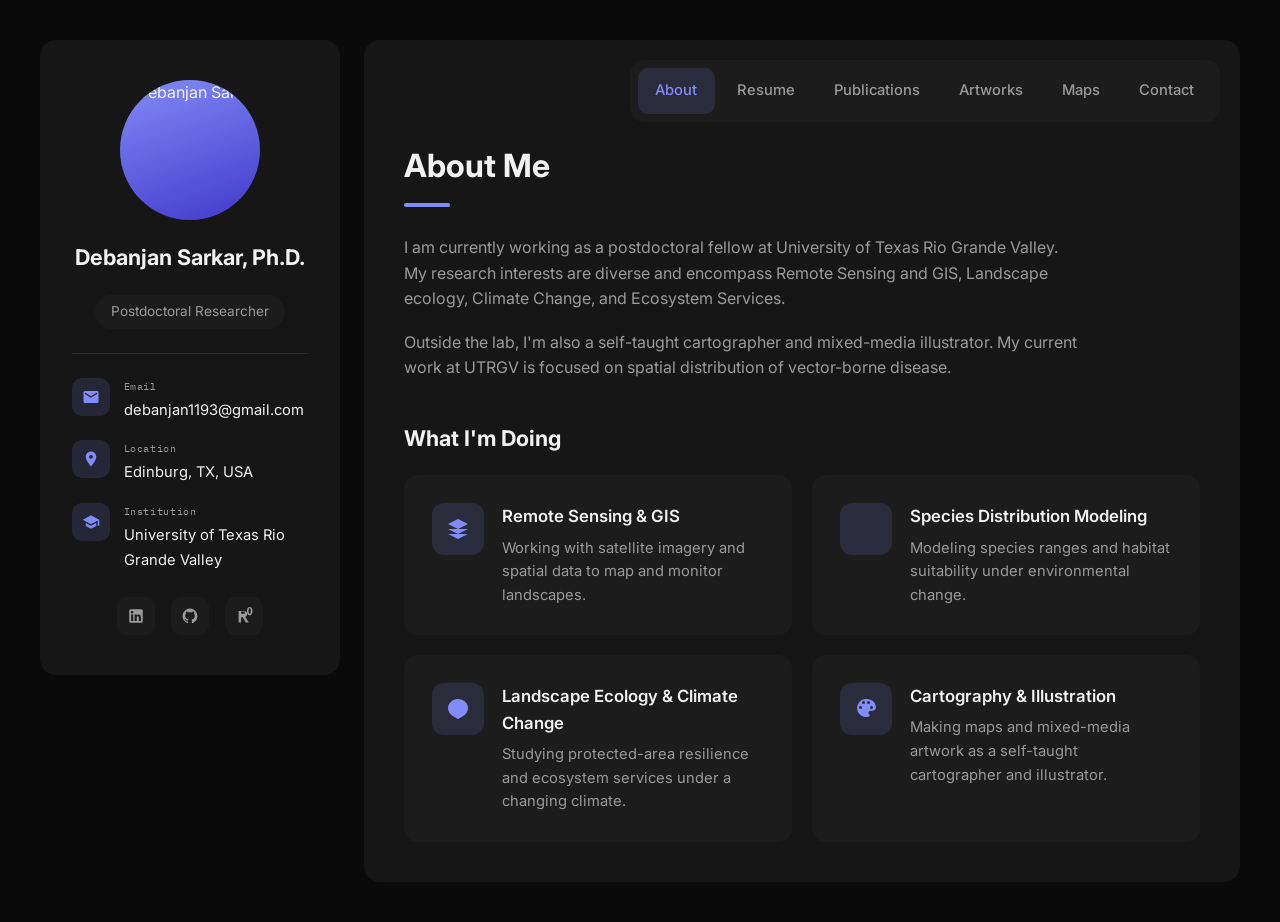
==== commit 78d07956: "Change avatar from text to image and update styles Updated avatar styling and replaced text with ima" ====
--- a/index.html
+++ b/index.html
@@ -88,14 +88,9 @@
   .avatar {
     width: 140px;
     height: 140px;
-    border-radius: 24px;
+    border-radius: 50%;
+    object-fit: cover;
     background: linear-gradient(160deg, var(--accent), #4338ca);
-    display: flex;
-    align-items: center;
-    justify-content: center;
-    font-size: 3rem;
-    font-weight: 700;
-    color: #fff;
   }
 
   .sidebar h1 { font-size: 1.35rem; font-weight: 700; }
@@ -324,7 +319,7 @@
 <div class="page">
 
   <aside class="sidebar">
-    <div class="avatar">DS</div>
+    <img src="headshot.jpg" alt="Debanjan Sarkar" class="avatar">
     <h1>Debanjan Sarkar, Ph.D.</h1>
     <span class="badge">Postdoctoral Researcher</span>
 
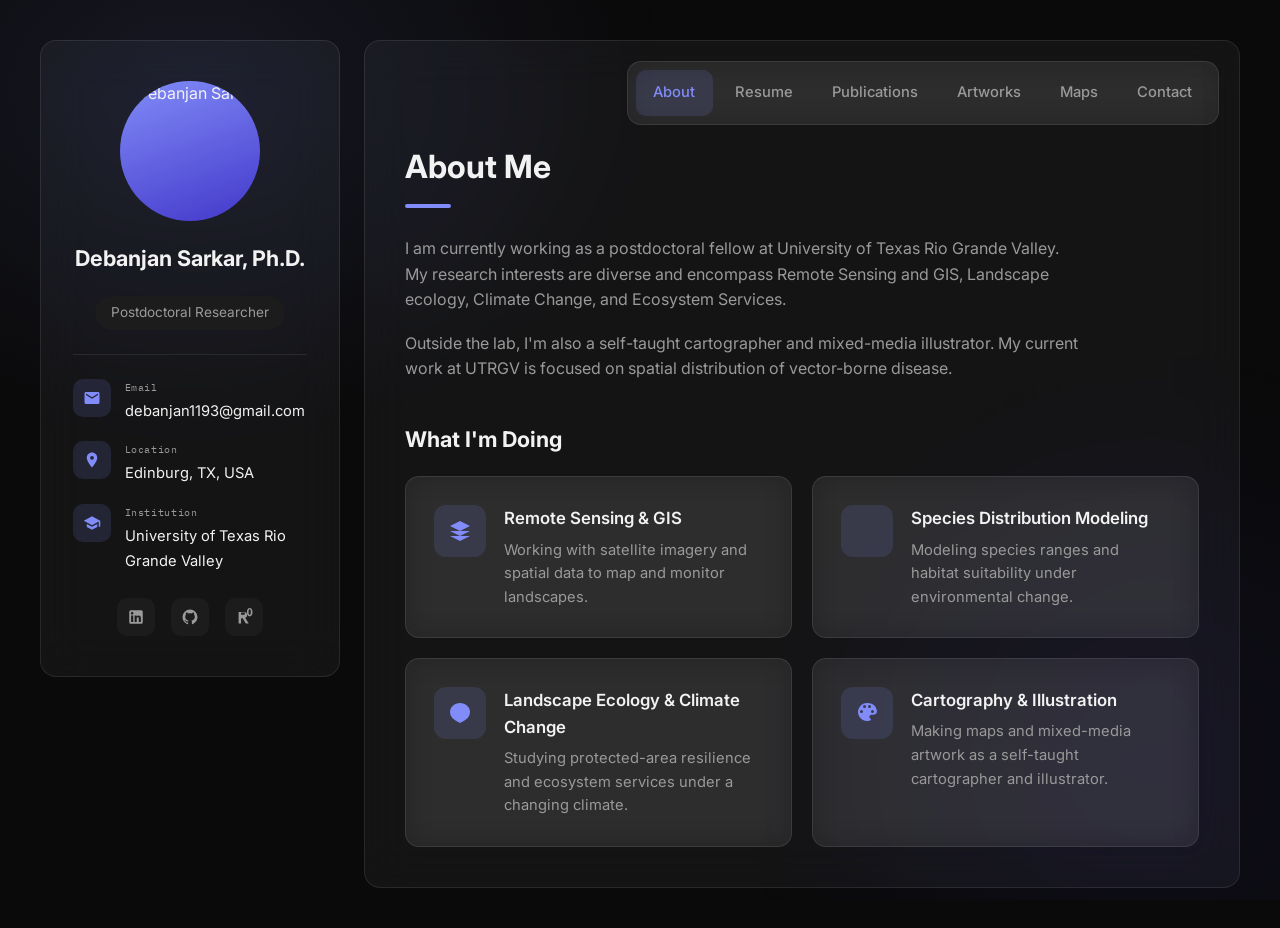
==== commit ab1ef71b: "Refactor styles to use glassmorphism effects" ====
--- a/index.html
+++ b/index.html
@@ -17,6 +17,9 @@
     --accent: #818cf8;
     --accent-dim: rgba(129, 140, 248, 0.14);
     --line: #2a2a2a;
+    --glass-bg: rgba(255, 255, 255, 0.045);
+    --glass-bg-strong: rgba(255, 255, 255, 0.07);
+    --glass-border: rgba(255, 255, 255, 0.09);
     --font-sans: 'Inter', sans-serif;
     --font-mono: 'IBM Plex Mono', monospace;
   }
@@ -53,6 +56,19 @@
     line-height: 1.6;
     min-height: 100vh;
     padding: 2.5rem;
+    position: relative;
+  }
+
+  /* Faint background glow — subtle on purpose, just enough for the glass
+     panels to have something soft behind them to blur */
+  body::before {
+    content: '';
+    position: fixed;
+    inset: 0;
+    z-index: -1;
+    background:
+      radial-gradient(ellipse 800px 600px at 15% 10%, rgba(129, 140, 248, 0.10), transparent 60%),
+      radial-gradient(ellipse 700px 700px at 90% 85%, rgba(67, 56, 202, 0.08), transparent 60%);
   }
 
   a { color: inherit; text-decoration: none; }
@@ -73,7 +89,10 @@
 
   /* ---------- sidebar ---------- */
   .sidebar {
-    background: var(--card);
+    background: var(--glass-bg);
+    backdrop-filter: blur(24px) saturate(160%);
+    -webkit-backdrop-filter: blur(24px) saturate(160%);
+    border: 1px solid var(--glass-border);
     border-radius: 16px;
     padding: 2.5rem 2rem;
     display: flex;
@@ -133,7 +152,10 @@
 
   .content-card {
     position: relative;
-    background: var(--card);
+    background: var(--glass-bg);
+    backdrop-filter: blur(24px) saturate(160%);
+    -webkit-backdrop-filter: blur(24px) saturate(160%);
+    border: 1px solid var(--glass-border);
     border-radius: 16px;
     padding: 2.5rem;
   }
@@ -142,7 +164,10 @@
     position: absolute;
     top: 1.25rem;
     right: 1.25rem;
-    background: var(--card-alt);
+    background: var(--glass-bg-strong);
+    backdrop-filter: blur(16px) saturate(160%);
+    -webkit-backdrop-filter: blur(16px) saturate(160%);
+    border: 1px solid var(--glass-border);
     border-radius: 14px;
     padding: 0.5rem;
     display: flex;
@@ -181,7 +206,16 @@
   .about p:last-child { margin-bottom: 0; }
   .subhead { font-size: 1.35rem; font-weight: 700; margin: 2.5rem 0 1.25rem; }
   .work-grid { display: grid; grid-template-columns: 1fr 1fr; gap: 1.25rem; }
-  .work-card { background: var(--card-alt); border-radius: 14px; padding: 1.75rem; display: flex; gap: 1.1rem; }
+  .work-card {
+    background: var(--glass-bg-strong);
+    backdrop-filter: blur(16px) saturate(160%);
+    -webkit-backdrop-filter: blur(16px) saturate(160%);
+    border: 1px solid var(--glass-border);
+    border-radius: 14px;
+    padding: 1.75rem;
+    display: flex;
+    gap: 1.1rem;
+  }
   .work-card .icon {
     flex: none; width: 52px; height: 52px; border-radius: 12px;
     background: var(--accent-dim); display: flex; align-items: center; justify-content: center;
